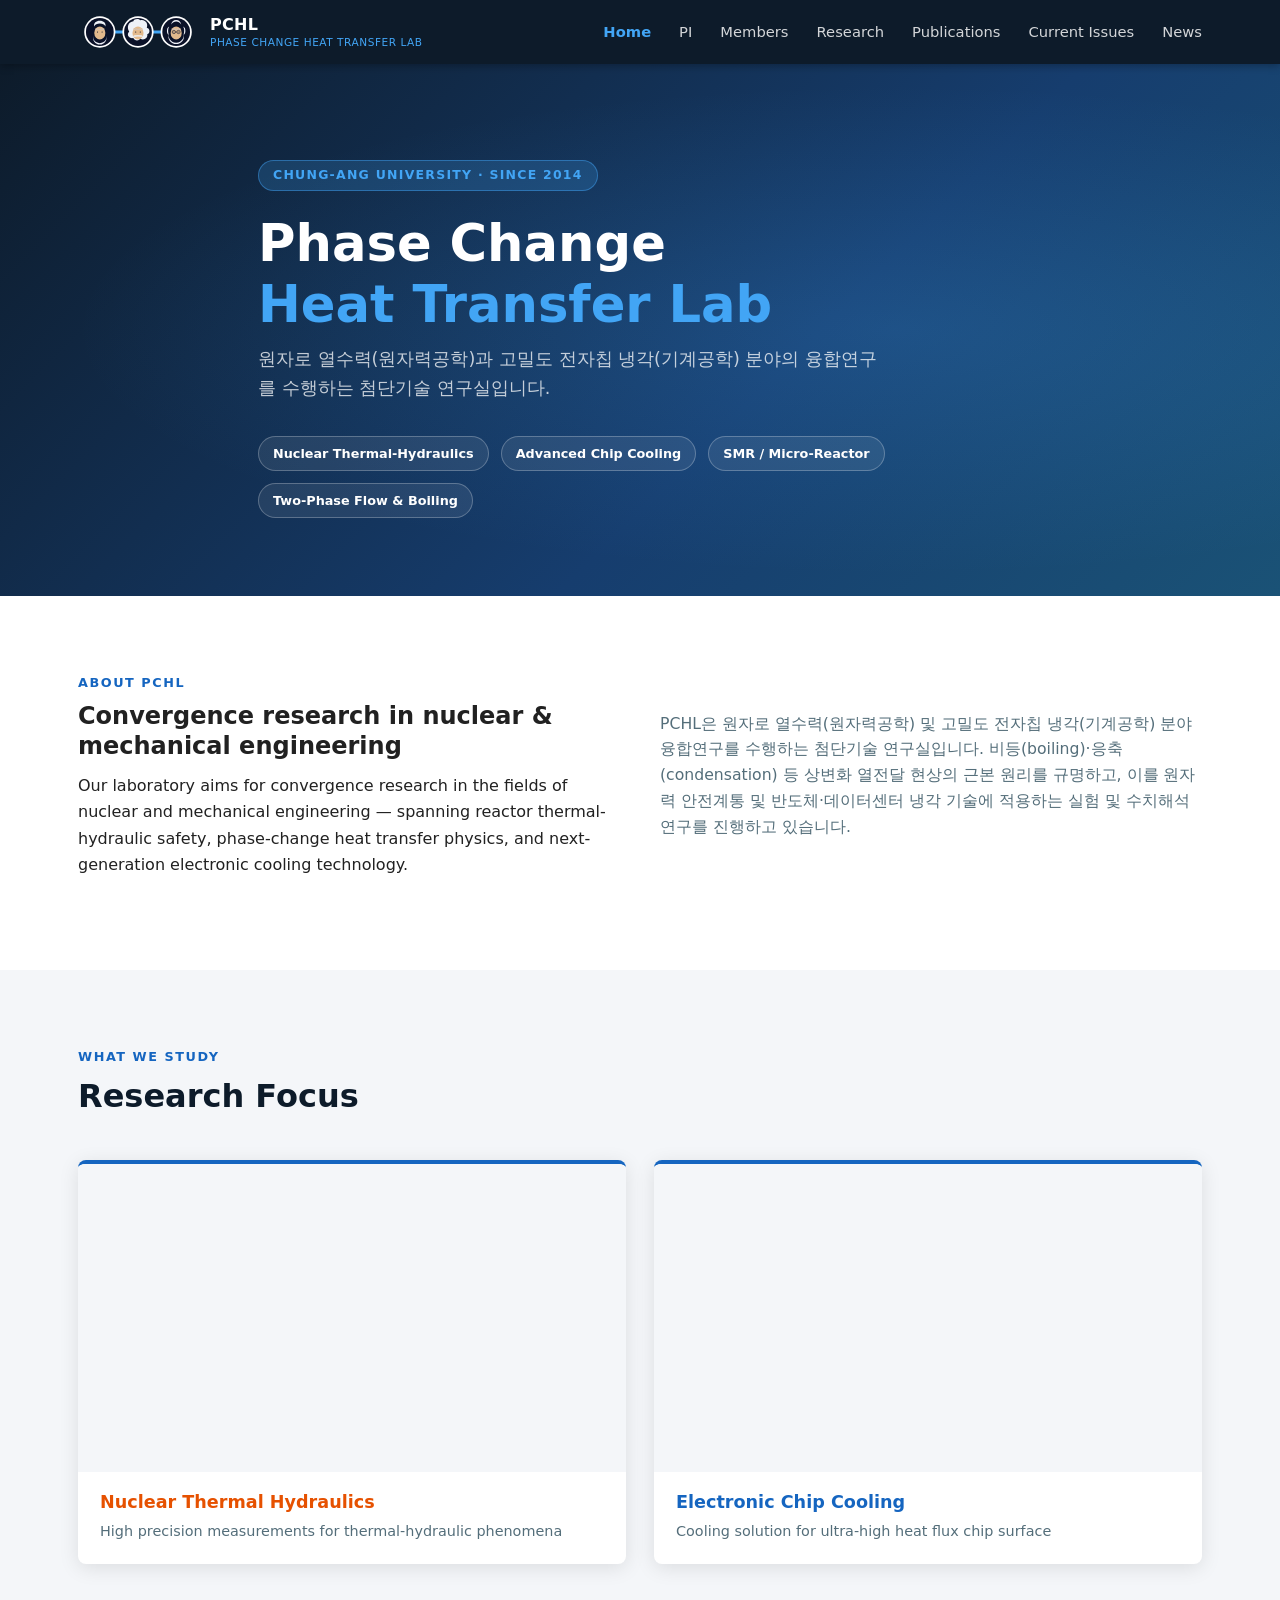
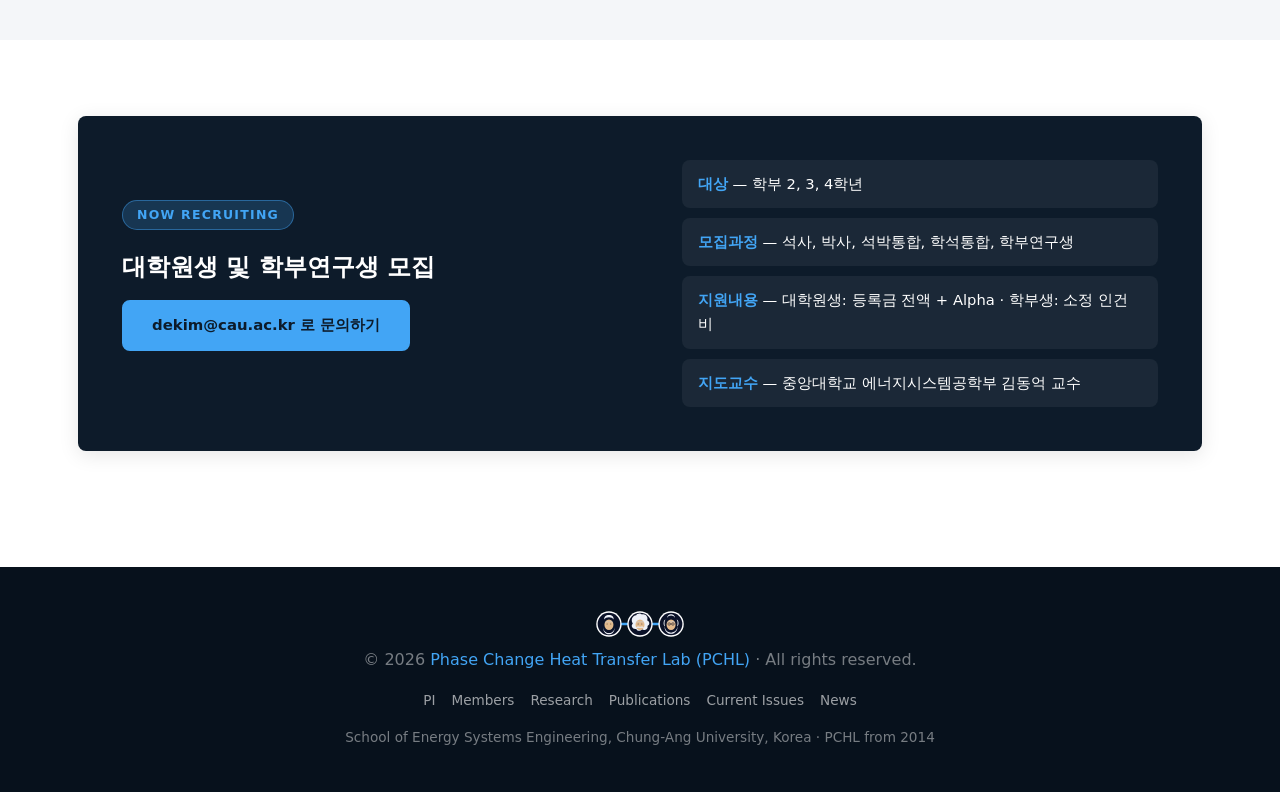
==== index.html @ 4d2e8a7b "Replace Current Issues PDF preview cards with native content Extract key figures, tables, and diagra" ====
<!DOCTYPE html>
<html lang="ko">
<head>
<meta charset="UTF-8" />
<meta name="viewport" content="width=device-width, initial-scale=1.0" />
<title>PCHL — Phase Change Heat Transfer Lab | Chung-Ang University</title>
<meta name="description" content="Phase Change Heat Transfer Lab (PCHL), Chung-Ang University — 원자로 열수력 및 고밀도 전자칩 냉각 분야 융합연구." />
<link rel="icon" href="assets/img/misc/einstein-placeholder.svg" type="image/svg+xml" />
<link rel="stylesheet" href="assets/css/style.css?v=10" />
</head>
<body>
<a class="skip-link" href="#main">본문 바로가기</a>

<header class="site-header">
  <nav class="nav">
    <a class="brand" href="index.html">
      <img src="assets/img/misc/trio-logo.svg?v=2" alt="PCHL 로고 — Maxwell, Einstein, Boltzmann" />
      <span class="brand-text">
        <span class="full">PCHL</span>
        <span class="sub">Phase Change Heat Transfer Lab</span>
      </span>
    </a>
    <button class="nav-toggle" aria-label="메뉴 열기" aria-expanded="false">
      <svg width="20" height="20" viewBox="0 0 20 20" fill="none" stroke="currentColor" stroke-width="2" stroke-linecap="round"><line x1="2" y1="5" x2="18" y2="5"/><line x1="2" y1="10" x2="18" y2="10"/><line x1="2" y1="15" x2="18" y2="15"/></svg>
    </button>
    <ul class="nav-links">
      <li><a href="index.html">Home</a></li>
      <li><a href="pi.html">PI</a></li>
      <li><a href="members.html">Members</a></li>
      <li><a href="research.html">Research</a></li>
      <li><a href="publications.html">Publications</a></li>
      <li><a href="current-issues.html">Current Issues</a></li>
      <li><a href="news.html">News</a></li>
    </ul>
  </nav>
</header>

<main id="main">

  <section class="hero">
    <div class="container">
      <span class="hero-eyebrow">Chung-Ang University · Since 2014</span>
      <h1>Phase Change<br /><span class="accent-text">Heat Transfer Lab</span></h1>
      <p class="lead">
        원자로 열수력(원자력공학)과 고밀도 전자칩 냉각(기계공학) 분야의 융합연구를 수행하는 첨단기술 연구실입니다.
      </p>
      <div class="hero-badges">
        <span class="hero-badge">Nuclear Thermal-Hydraulics</span>
        <span class="hero-badge">Advanced Chip Cooling</span>
        <span class="hero-badge">SMR / Micro-Reactor</span>
        <span class="hero-badge">Two-Phase Flow &amp; Boiling</span>
      </div>
    </div>
  </section>

  <section class="section">
    <div class="container">
      <div class="intro-split">
        <div>
          <span class="section-kicker">About PCHL</span>
          <h2 class="mt-0">Convergence research in nuclear &amp; mechanical engineering</h2>
          <p>
            Our laboratory aims for convergence research in the fields of nuclear and mechanical
            engineering — spanning reactor thermal-hydraulic safety, phase-change heat transfer physics,
            and next-generation electronic cooling technology.
          </p>
        </div>
        <div>
          <p class="lang-kr">
            PCHL은 원자로 열수력(원자력공학) 및 고밀도 전자칩 냉각(기계공학) 분야 융합연구를 수행하는
            첨단기술 연구실입니다. 비등(boiling)·응축(condensation) 등 상변화 열전달 현상의 근본 원리를
            규명하고, 이를 원자력 안전계통 및 반도체·데이터센터 냉각 기술에 적용하는 실험 및 수치해석 연구를
            진행하고 있습니다.
          </p>
        </div>
      </div>
    </div>
  </section>

  <section class="section section-alt">
    <div class="container">
      <div class="section-head">
        <span class="section-kicker">What We Study</span>
        <h2>Research Focus</h2>
      </div>
      <div class="topic-strip">
        <div class="topic-panel">
          <div class="topic-img crossfade">
            <img src="assets/img/research/nuclear-th-1.png" alt="Nuclear Thermal Hydraulics" style="animation-duration:16s; animation-delay:0s;">
            <img src="assets/img/research/nuclear-th-2.png" alt="Nuclear Thermal Hydraulics" style="animation-duration:16s; animation-delay:4s;">
            <img src="assets/img/research/nuclear-th-3.png" alt="Nuclear Thermal Hydraulics" style="animation-duration:16s; animation-delay:8s;">
            <img src="assets/img/research/nuclear-th-4.png" alt="Nuclear Thermal Hydraulics" style="animation-duration:16s; animation-delay:12s;">
          </div>
          <div class="cap red">
            <h3>Nuclear Thermal Hydraulics</h3>
            <p>High precision measurements for thermal-hydraulic phenomena</p>
          </div>
        </div>
        <div class="topic-panel">
          <div class="topic-img crossfade crossfade-2img">
            <img src="assets/img/research/chip-cooling-1.png" alt="Electronic Chip Cooling" style="animation-duration:8s; animation-delay:0s;">
            <img src="assets/img/research/chip-cooling-2.png" alt="Electronic Chip Cooling" style="animation-duration:8s; animation-delay:4s;">
          </div>
          <div class="cap blue">
            <h3>Electronic Chip Cooling</h3>
            <p>Cooling solution for ultra-high heat flux chip surface</p>
          </div>
        </div>
      </div>
    </div>
  </section>

  <section class="section">
    <div class="container">
      <div class="recruit">
        <div>
          <span class="hero-eyebrow">Now Recruiting</span>
          <h2>대학원생 및 학부연구생 모집</h2>
          <p style="margin-top:18px;">
            <a class="btn btn-primary" href="mailto:dekim@cau.ac.kr">dekim@cau.ac.kr 로 문의하기</a>
          </p>
        </div>
        <ul class="recruit-list">
          <li><b>대상</b> — 학부 2, 3, 4학년</li>
          <li><b>모집과정</b> — 석사, 박사, 석박통합, 학석통합, 학부연구생</li>
          <li><b>지원내용</b> — 대학원생: 등록금 전액 + Alpha · 학부생: 소정 인건비</li>
          <li><b>지도교수</b> — 중앙대학교 에너지시스템공학부 김동억 교수</li>
        </ul>
      </div>
    </div>
  </section>

</main>

<footer class="site-footer">
  <div class="container">
    <a class="footer-brand" href="index.html">
      <img src="assets/img/misc/trio-logo.svg?v=2" alt="PCHL 로고 — Maxwell, Einstein, Boltzmann" />
    </a>
    <p>© 2026 <span style="color:var(--sky);">Phase Change Heat Transfer Lab (PCHL)</span> · All rights reserved.</p>
    <nav class="footer-links">
      <a href="pi.html">PI</a>
      <a href="members.html">Members</a>
      <a href="research.html">Research</a>
      <a href="publications.html">Publications</a>
      <a href="current-issues.html">Current Issues</a>
      <a href="news.html">News</a>
    </nav>
    <p class="footer-meta">
      <span>School of Energy Systems Engineering, Chung-Ang University, Korea</span>
      <span>PCHL from 2014</span>
    </p>
  </div>
</footer>
<script src="assets/js/main.js?v=6"></script>
</body>
</html>
---- assets/css/style.css ----
/* ===========================================================
   PCHL — Phase Change Heat Transfer Lab
   Shared stylesheet (navy / sky-blue card style)
   =========================================================== */

:root {
  --navy: #0d1b2a;
  --navy-2: #163d6e;
  --blue: #1565c0;
  --sky: #42a5f5;
  --accent: #e65100;
  --light: #f4f6f9;
  --white: #ffffff;
  --text: #212121;
  --muted: #546e7a;
  --border: #e3e7ec;
  --radius: 8px;
  --shadow: 0 4px 20px rgba(0, 0, 0, 0.1);
  --shadow-hover: 0 8px 30px rgba(0, 0, 0, 0.13);
  --maxw: 1180px;
  --font-sans: "Segoe UI", system-ui, "Pretendard Variable", Pretendard, -apple-system, BlinkMacSystemFont, Roboto,
    "Noto Sans KR", "Malgun Gothic", sans-serif;
}

* { box-sizing: border-box; }
html { scroll-behavior: smooth; overflow-x: hidden; }

body {
  margin: 0;
  font-family: var(--font-sans);
  color: var(--text);
  background: var(--white);
  line-height: 1.65;
  overflow-x: hidden;
}

img { max-width: 100%; display: block; }
a { color: var(--blue); text-decoration: none; }
a:hover { text-decoration: underline; }
h1, h2, h3, h4 { line-height: 1.25; margin: 0 0 0.5em; font-weight: 800; }
p { margin: 0 0 1em; }
.container { max-width: var(--maxw); margin: 0 auto; padding: 0 28px; }

/* ---------- Skip link ---------- */
.skip-link {
  position: absolute; left: -9999px; top: 0;
  background: var(--sky); color: var(--navy); padding: 10px 16px; z-index: 200; border-radius: 0 0 8px 0;
}
.skip-link:focus { left: 0; }

/* ---------- Header / Nav ---------- */
.site-header {
  position: sticky; top: 0; z-index: 100;
  background: var(--navy);
  box-shadow: 0 2px 8px rgba(0, 0, 0, 0.3);
}
.nav {
  display: flex; align-items: center; justify-content: space-between;
  max-width: var(--maxw); margin: 0 auto; padding: 0 28px; height: 64px; gap: 20px;
}
.brand { display: flex; align-items: center; gap: 12px; text-decoration: none; color: var(--white); min-width: 0; overflow: hidden; }
.brand:hover { text-decoration: none; }
.brand img {
  width: 120px; height: 42px; object-fit: contain; flex-shrink: 0;
}
.brand-text { display: flex; flex-direction: column; line-height: 1.15; min-width: 0; }
.brand-text .full { font-size: 1rem; font-weight: 600; letter-spacing: 0.02em; white-space: nowrap; overflow: hidden; text-overflow: ellipsis; }
.brand-text .sub { font-size: 0.66rem; color: var(--sky); letter-spacing: 0.05em; text-transform: uppercase; margin-top: 1px; white-space: nowrap; overflow: hidden; text-overflow: ellipsis; }

.nav-links { display: flex; gap: 28px; list-style: none; margin: 0; padding: 0; align-items: center; }
.nav-links a {
  color: rgba(255, 255, 255, 0.82); font-size: 0.92rem; font-weight: 500; text-decoration: none; transition: color 0.2s;
}
.nav-links a:hover { color: var(--sky); text-decoration: none; }
.nav-links a[aria-current="page"] { color: var(--sky); font-weight: 700; }

.nav-toggle {
  display: none; background: transparent; border: 1px solid rgba(255, 255, 255, 0.3);
  border-radius: 6px; width: 40px; height: 36px; color: var(--white); cursor: pointer; flex-shrink: 0;
}
.nav-toggle svg { pointer-events: none; }

@media (max-width: 860px) {
  .nav-toggle { display: inline-flex; align-items: center; justify-content: center; }
  .nav-links {
    position: absolute; top: 100%; left: 0; right: 0; flex-direction: column; align-items: flex-start;
    background: var(--navy); padding: 10px 20px 18px; gap: 2px; display: none;
    box-shadow: 0 6px 12px rgba(0, 0, 0, 0.25);
  }
  .nav-links.open { display: flex; }
  .nav-links a { display: block; width: 100%; padding: 12px 4px; border-bottom: 1px solid rgba(255, 255, 255, 0.08); }
}

/* ---------- Hero ---------- */
.hero {
  background: linear-gradient(135deg, var(--navy) 0%, var(--navy-2) 60%, #1a5276 100%);
  color: var(--white); padding: 96px 0 78px; position: relative; overflow: hidden;
}
.hero.hero-compact { padding: 70px 0 56px; }
.hero::before {
  content: ""; position: absolute; inset: 0;
  background: radial-gradient(ellipse at 70% 50%, rgba(66, 165, 245, 0.18) 0%, transparent 65%);
}
.hero .container { position: relative; z-index: 2; max-width: 820px; }
.hero-eyebrow {
  display: inline-block; background: rgba(66, 165, 245, 0.2); border: 1px solid rgba(66, 165, 245, 0.45);
  color: var(--sky); font-size: 0.78rem; font-weight: 700; letter-spacing: 0.1em; text-transform: uppercase;
  padding: 4px 14px; border-radius: 20px; margin-bottom: 22px;
}
.hero h1 { font-size: clamp(2rem, 4.4vw, 3.2rem); font-weight: 800; line-height: 1.2; margin-bottom: 10px; max-width: 18ch; }
.hero h1 .accent-text { color: var(--sky); }
.hero p.lead { font-size: 1.1rem; color: rgba(255, 255, 255, 0.75); margin-bottom: 0; max-width: 620px; }
.hero-badges { display: flex; flex-wrap: wrap; gap: 12px; margin-top: 32px; }
.hero-badge {
  display: inline-block; background: rgba(255, 255, 255, 0.08); border: 1px solid rgba(255, 255, 255, 0.25);
  color: var(--white); padding: 6px 14px; border-radius: 20px; font-size: 0.8rem; font-weight: 600;
}

/* ---------- Sections ---------- */
.section { padding: 76px 0; }
.section-alt { background: var(--light); }
.section-head { max-width: 680px; margin-bottom: 44px; }
.section-kicker {
  font-size: 0.8rem; font-weight: 700; letter-spacing: 0.12em; text-transform: uppercase; color: var(--blue);
  margin-bottom: 8px; display: block;
}
.section-head h2 { font-size: clamp(1.5rem, 3vw, 2rem); color: var(--navy); margin-bottom: 12px; }
.section-head p { color: var(--muted); }

/* ---------- Grids ---------- */
.grid-2 { display: grid; grid-template-columns: repeat(2, minmax(0, 1fr)); gap: 24px; }
.grid-3 { display: grid; grid-template-columns: repeat(3, minmax(0, 1fr)); gap: 24px; }
.grid-4 { display: grid; grid-template-columns: repeat(4, minmax(0, 1fr)); gap: 24px; }
@media (max-width: 980px) { .grid-3, .grid-4 { grid-template-columns: repeat(2, minmax(0, 1fr)); } }
@media (max-width: 620px) { .grid-2, .grid-3, .grid-4 { grid-template-columns: minmax(0, 1fr); } }
.grid-2 > *, .grid-3 > *, .grid-4 > *, .topic-strip > *, .pi-layout > *, .intro-split > * { min-width: 0; }

/* ---------- Card (Research topics etc.) ---------- */
.card {
  background: var(--white); border-radius: var(--radius); box-shadow: var(--shadow);
  border-top: 4px solid var(--blue); overflow: hidden; transition: transform 0.2s, box-shadow 0.2s;
}
.card:hover { transform: translateY(-4px); box-shadow: var(--shadow-hover); }
.card-media { aspect-ratio: 16/10; background: var(--light); display: flex; align-items: center; justify-content: center; overflow: hidden; }
.card-media img { width: 100%; height: 100%; object-fit: contain; background: var(--white); }
.card-media.cover img { object-fit: cover; }
.card-media.placeholder { color: var(--muted); font-size: 0.86rem; font-weight: 600; flex-direction: column; gap: 6px; }
.card-media.placeholder .icon { font-size: 2rem; }
.card-body { padding: 30px 26px 28px; }
.card-icon { font-size: 2.2rem; margin-bottom: 14px; }
.card-body h3 { font-size: 1.05rem; font-weight: 700; color: var(--navy); margin-bottom: 10px; }
.card-body p { color: var(--muted); font-size: 0.93rem; margin-bottom: 0; }
.card-tag {
  display: inline-block; font-size: 0.72rem; font-weight: 700; letter-spacing: 0.06em; text-transform: uppercase;
  color: var(--blue); margin-bottom: 10px;
}
.placeholder-text { color: var(--muted) !important; font-style: italic; }

/* ---------- Buttons ---------- */
.btn {
  display: inline-block; padding: 11px 28px; border-radius: var(--radius); font-weight: 600; font-size: 0.93rem;
  transition: opacity 0.2s, transform 0.15s; cursor: pointer; text-decoration: none; border: 2px solid transparent;
}
.btn:hover { opacity: 0.88; transform: translateY(-2px); text-decoration: none; }
.btn-primary { background: var(--sky); color: var(--navy); border-color: var(--sky); }
.btn-outline { border-color: rgba(255, 255, 255, 0.55); color: var(--white); }
.btn-outline-dark { border-color: var(--border); color: var(--navy); }

/* ---------- Person cards (Members / PI) ---------- */
.person-card {
  background: var(--white); border-radius: var(--radius); box-shadow: var(--shadow); text-align: center;
  padding: 30px 20px 24px; transition: transform 0.2s;
}
.person-card:hover { transform: translateY(-4px); }
.person-photo {
  width: 96px; height: 96px; border-radius: 50%; overflow: hidden; margin: 0 auto 16px;
  background: linear-gradient(135deg, var(--sky), var(--blue));
}
.person-photo img { width: 100%; height: 100%; object-fit: cover; }
.person-photo.placeholder { display: flex; align-items: center; justify-content: center; color: var(--white); font-size: 1.6rem; font-weight: 700; }
.person-body { padding: 0; }
.person-body h3 { font-size: 1rem; font-weight: 700; color: var(--navy); margin-bottom: 4px; }
.person-role { font-size: 0.82rem; color: var(--blue); font-weight: 600; margin-bottom: 10px; }
.person-tags { display: flex; flex-wrap: wrap; justify-content: center; gap: 6px; margin-bottom: 12px; }
.person-tags span { font-size: 0.72rem; background: var(--light); color: var(--muted); padding: 3px 10px; border-radius: 20px; }
.person-body .email { font-size: 0.84rem; color: var(--muted); word-break: break-all; }
.person-body .email a { color: var(--blue); }

/* ---------- PI profile ---------- */
.pi-layout { display: grid; grid-template-columns: 260px 1fr; gap: 48px; align-items: start; }
@media (max-width: 820px) { .pi-layout { grid-template-columns: 1fr; } }
.pi-photo {
  border-radius: 50%; overflow: hidden; box-shadow: var(--shadow); aspect-ratio: 1/1; width: 220px; margin: 0 auto;
  background: linear-gradient(135deg, var(--sky), var(--blue)); display: flex; align-items: center; justify-content: center; color: var(--white);
}
.pi-photo img { width: 100%; height: 100%; object-fit: cover; }
.pi-photo .initials { font-size: 3rem; font-weight: 800; }
.pi-name { font-size: 1.7rem; color: var(--navy); margin-bottom: 2px; text-align: center; }
@media (min-width: 821px) { .pi-name { text-align: left; } }
.pi-title { color: var(--muted); margin-bottom: 22px; font-size: 1rem; text-align: center; }
@media (min-width: 821px) { .pi-title { text-align: left; } }

.contact-row { display: flex; gap: 14px; align-items: flex-start; margin-bottom: 16px; }
.contact-row .contact-icon { font-size: 1.3rem; margin-top: 2px; flex-shrink: 0; }
.contact-row h5 { font-size: 0.78rem; color: var(--muted); font-weight: 700; margin-bottom: 2px; text-transform: uppercase; letter-spacing: 0.06em; }
.contact-row p { font-size: 0.95rem; color: var(--text); margin-bottom: 0; }
.contact-row a { color: var(--blue); }
.pi-contact-row { display: flex; flex-direction: column; gap: 4px; margin-bottom: 28px; }

.timeline { list-style: none; margin: 0; padding: 0; display: flex; flex-direction: column; gap: 14px; }
.timeline li {
  padding: 18px 22px; background: var(--white); border-left: 4px solid var(--sky); border-radius: 0 var(--radius) var(--radius) 0;
  box-shadow: var(--shadow); font-size: 0.95rem; color: var(--text);
}
.timeline .yr { display: block; font-weight: 700; color: var(--blue); font-size: 0.8rem; text-transform: uppercase; letter-spacing: 0.04em; margin-bottom: 4px; }

.subhead { font-size: 1.15rem; color: var(--navy); margin: 0 0 16px; padding-top: 34px; }
.subhead:first-of-type { padding-top: 0; }

/* ---------- Publications ---------- */
.pub-year { font-size: 1.3rem; font-weight: 800; color: var(--navy); margin: 42px 0 16px; }
.pub-year:first-of-type { margin-top: 0; }
.pub-list { list-style: none; margin: 0 0 6px; padding: 0; display: flex; flex-direction: column; gap: 14px; }
.pub-item {
  padding: 20px 24px; background: var(--white); border-left: 4px solid var(--sky); border-radius: 0 var(--radius) var(--radius) 0;
  box-shadow: var(--shadow); font-size: 0.94rem; color: var(--text);
}
.pub-item .pi-name-mark { font-weight: 700; color: var(--navy); }
.pub-item .journal { font-weight: 600; color: var(--blue); }
.pub-item .badge {
  display: inline-block; margin-left: 6px; font-size: 0.7rem; font-weight: 700; letter-spacing: 0.03em; text-transform: uppercase;
  color: #2e7d32; background: #e8f5e9; padding: 2px 9px; border-radius: 20px; vertical-align: 1px;
}
.pub-jump { display: flex; flex-wrap: wrap; gap: 8px; margin-bottom: 6px; }
.pub-jump a {
  border: 1px solid var(--border); padding: 6px 14px; border-radius: 20px; text-decoration: none; font-size: 0.86rem;
  font-weight: 600; color: var(--muted);
}
.pub-jump a:hover { background: var(--light); text-decoration: none; }

/* ---------- Current issues (news-item style) ---------- */
.issue-card { padding: 32px 0; border-bottom: 1px solid var(--border); }
.issue-card:last-child { border-bottom: none; }
.issue-card h3 { font-size: 1.15rem; font-weight: 700; color: var(--navy); margin-bottom: 4px; }
.issue-meta { font-size: 0.78rem; color: var(--muted); margin-bottom: 6px; font-weight: 600; letter-spacing: 0.03em; text-transform: uppercase; }
.issue-body > ul { margin: 10px 0 0; padding-left: 20px; color: var(--muted); font-size: 0.93rem; }
.issue-body > ul li { margin-bottom: 6px; }

.status-pill {
  display: inline-block; font-size: 0.72rem; font-weight: 700; letter-spacing: 0.04em; text-transform: uppercase;
  padding: 2px 10px; border-radius: 20px; margin-bottom: 6px;
}
.status-open { background: #fff8e1; color: #e65100; }
.status-progress { background: #e3f2fd; color: #1565c0; }
.status-done { background: #e8f5e9; color: #2e7d32; }

.notice-box {
  border: 1px dashed var(--border); background: var(--light); border-radius: var(--radius);
  padding: 18px 22px; font-size: 0.92rem; color: var(--muted); margin-top: 20px;
}

/* -- issue detail content (extracted from source PDFs) -- */
.issue-detail { margin-top: 20px; }
.detail-caption { font-size: 0.86rem; color: var(--muted); margin-bottom: 18px; }
.detail-subhead { font-size: 0.88rem; font-weight: 700; color: var(--navy); margin: 22px 0 10px; }
.detail-list { margin: 0; padding-left: 20px; color: var(--muted); font-size: 0.9rem; }
.detail-list li { margin-bottom: 6px; }
.detail-source { font-size: 0.78rem; color: var(--muted); font-style: italic; margin-top: 10px; }

.stat-mini-grid { margin-bottom: 20px; }
.stat-box { background: var(--light); border: 1px solid var(--border); border-radius: var(--radius); padding: 14px 16px; text-align: center; }
.stat-num { font-size: 1.3rem; font-weight: 800; color: var(--navy); }
.stat-label { font-size: 0.72rem; color: var(--muted); text-transform: uppercase; letter-spacing: 0.03em; margin-top: 2px; }
.stat-sub { font-size: 0.72rem; color: var(--muted); margin-top: 4px; }

.spec-columns { display: grid; grid-template-columns: 1fr 1fr; gap: 20px; margin-bottom: 20px; align-items: start; }
.spec-columns-2 { display: grid; grid-template-columns: 1fr 1fr; gap: 28px; margin-top: 10px; }
@media (max-width: 780px) { .spec-columns, .spec-columns-2 { grid-template-columns: 1fr; } }

.spec-highlight { background: var(--navy); color: #fff; border-radius: var(--radius); padding: 20px 22px; margin-bottom: 20px; }
.spec-highlight-tag { display: inline-block; font-size: 0.7rem; font-weight: 700; text-transform: uppercase; letter-spacing: 0.04em; background: rgba(255,255,255,0.12); padding: 3px 10px; border-radius: 20px; margin-bottom: 10px; }
.spec-highlight-value { font-size: 1.7rem; font-weight: 800; }
.spec-highlight-sub { font-size: 0.78rem; color: rgba(255,255,255,0.65); margin-bottom: 12px; }
.spec-columns .spec-highlight { margin-bottom: 0; }
.spec-dl { margin: 0; }
.spec-dl > div { display: flex; justify-content: space-between; gap: 12px; padding: 7px 0; border-top: 1px solid rgba(255,255,255,0.15); font-size: 0.85rem; }
.spec-dl dt { color: rgba(255,255,255,0.6); font-weight: 400; }
.spec-dl dd { margin: 0; font-weight: 700; text-align: right; }
.spec-footnote { font-size: 0.72rem; color: rgba(255,255,255,0.55); margin: 10px 0 0; }

.spec-side { display: flex; flex-direction: column; gap: 14px; }
.wiring-diagram { background: var(--light); border: 1px solid var(--border); border-radius: var(--radius); padding: 16px 18px; display: flex; flex-direction: column; gap: 10px; }
.wiring-row { display: flex; align-items: center; gap: 8px; font-size: 0.78rem; }
.wiring-node { background: var(--navy-2); color: #fff; border-radius: 6px; padding: 8px 10px; text-align: center; flex: 0 0 30%; font-weight: 600; line-height: 1.3; }
.wiring-arrow { flex: 1; text-align: center; color: var(--muted); font-size: 0.7rem; white-space: nowrap; }

.callout-box { border: 1px solid var(--border); border-radius: var(--radius); padding: 14px 18px; background: var(--white); }
.callout-title { font-size: 0.78rem; font-weight: 700; color: var(--navy); margin-bottom: 4px; }
.callout-value { font-size: 1.4rem; font-weight: 800; color: var(--accent); }
.callout-sub { font-size: 0.76rem; color: var(--muted); margin-top: 2px; }

.data-table { width: 100%; border-collapse: collapse; font-size: 0.84rem; }
.data-table th, .data-table td { padding: 9px 10px; text-align: center; border-bottom: 1px solid var(--border); }
.data-table thead th { background: var(--navy); color: #fff; font-weight: 700; }
.data-table td:first-child, .data-table th:first-child { text-align: left; }
.data-table tr.best { background: #e8f5e9; font-weight: 700; }
.data-table td.warn { color: #c62828; font-weight: 700; }
.data-table-wrap { overflow-x: auto; }

.step-list { list-style: none; margin: 0; padding: 0; display: flex; flex-direction: column; gap: 12px; }
.step-list li { display: flex; gap: 12px; align-items: flex-start; }
.step-num {
  flex: 0 0 24px; height: 24px; border-radius: 50%; background: var(--accent); color: #fff;
  display: flex; align-items: center; justify-content: center; font-size: 0.76rem; font-weight: 700;
}
.step-list strong { display: block; font-size: 0.88rem; color: var(--navy); margin-bottom: 2px; }
.step-list p { margin: 0; font-size: 0.82rem; color: var(--muted); }

.pipe-diagram {
  position: relative; width: 100%; max-width: 260px; aspect-ratio: 1; margin: 0 auto 12px;
  border: 1px dashed var(--border); border-radius: 50%;
}
.pipe-diagram .plume {
  position: absolute; left: 50%; top: 6%; width: 22%; height: 46%; transform: translateX(-50%);
  background: linear-gradient(to top, rgba(230,81,0,0.28), rgba(230,81,0,0.04));
  border-radius: 50% 50% 50% 50% / 60% 60% 40% 40%;
}
.pipe-center {
  position: absolute; left: 50%; top: 50%; transform: translate(-50%, -50%);
  width: 30%; height: 30%; border-radius: 50%; background: var(--accent); color: #fff;
  display: flex; align-items: center; justify-content: center; text-align: center;
  font-size: 0.7rem; font-weight: 700; line-height: 1.2;
}
.sensor-node {
  position: absolute; background: var(--navy-2); color: #fff; font-size: 0.66rem; font-weight: 700;
  padding: 4px 7px; border-radius: 5px; white-space: nowrap;
}
.sensor-45 { top: 12%; right: 2%; }
.sensor-135 { top: 12%; left: 2%; }
.sensor-225 { bottom: 12%; left: 2%; }
.sensor-315 { bottom: 12%; right: 2%; }
.pipe-radius-label { display: block; text-align: center; font-size: 0.72rem; color: var(--muted); }

.analysis-list { display: flex; flex-direction: column; gap: 14px; }
.analysis-item { background: var(--light); border: 1px solid var(--border); border-radius: var(--radius); padding: 12px 16px; }
.analysis-title { font-size: 0.86rem; font-weight: 700; color: var(--navy); margin-bottom: 4px; }
.analysis-item p { margin: 0; font-size: 0.82rem; color: var(--muted); }

.conclusion-box { background: #e8f5e9; border: 1px solid #a5d6a7; border-radius: var(--radius); padding: 14px 20px; font-size: 0.88rem; color: #1b5e20; margin-top: 20px; }
.conclusion-note { display: block; font-size: 0.76rem; color: #2e7d32; margin-top: 4px; }

.team-grid { margin-top: 18px; }
.team-card { border-radius: var(--radius); padding: 18px 20px; border-left: 4px solid; }
.team-card h4 { font-size: 0.92rem; color: var(--navy); margin-bottom: 8px; }
.team-card ul { margin: 0 0 10px; padding-left: 18px; font-size: 0.82rem; color: var(--muted); }
.team-card ul li { margin-bottom: 5px; }
.team-sched { font-size: 0.74rem; color: var(--muted); margin: 0; padding-top: 8px; border-top: 1px dashed var(--border); }
.team-green { background: #e8f5e9; border-left-color: #2e7d32; }
.team-blue { background: #e3f2fd; border-left-color: #1565c0; }
.team-orange { background: #fff8e1; border-left-color: #e65100; }
.team-flow-note { font-size: 0.78rem; color: var(--muted); margin-top: 14px; }

/* ---------- News ---------- */
.news-gallery { display: grid; grid-template-columns: repeat(3, 1fr); gap: 20px; }
@media (max-width: 720px) { .news-gallery { grid-template-columns: 1fr 1fr; } }
.news-gallery figure {
  margin: 0; border-radius: var(--radius); overflow: hidden; background: var(--white); box-shadow: var(--shadow);
}
.news-gallery img { aspect-ratio: 4/3; object-fit: cover; width: 100%; }
.news-gallery figcaption { padding: 10px 14px; font-size: 0.82rem; color: var(--muted); font-weight: 600; }
.calendar-wrap { border-radius: var(--radius); overflow: hidden; box-shadow: var(--shadow); }
.calendar-wrap iframe { width: 100%; height: 560px; border: 0; display: block; }

/* ---------- Recruit box ---------- */
.recruit {
  background: var(--navy); color: var(--white); border-radius: var(--radius); padding: 44px;
  display: grid; grid-template-columns: 1.1fr 1fr; gap: 36px; align-items: center; box-shadow: var(--shadow);
}
@media (max-width: 780px) { .recruit { grid-template-columns: 1fr; padding: 32px 26px; } }
.recruit h2 { font-size: 1.5rem; margin-bottom: 12px; color: var(--white); }
.recruit p { color: rgba(255, 255, 255, 0.7); }
.recruit-list { list-style: none; margin: 0; padding: 0; display: flex; flex-direction: column; gap: 10px; }
.recruit-list li { background: rgba(255, 255, 255, 0.06); border-radius: var(--radius); padding: 12px 16px; font-size: 0.92rem; }
.recruit-list b { color: var(--sky); font-weight: 700; }

/* ---------- Two-col intro (Home) ---------- */
.intro-split { display: grid; grid-template-columns: 1fr 1fr; gap: 40px; align-items: center; }
@media (max-width: 820px) { .intro-split { grid-template-columns: 1fr; } }
.intro-split .lang-kr { color: var(--muted); font-size: 0.98rem; }

.topic-strip { display: grid; grid-template-columns: repeat(2, minmax(0, 1fr)); gap: 28px; }
@media (max-width: 820px) { .topic-strip { grid-template-columns: 1fr; } }
.topic-panel { border-radius: var(--radius); overflow: hidden; box-shadow: var(--shadow); background: var(--white); border-top: 4px solid var(--blue); }
.topic-panel .cap { padding: 20px 22px; }
.topic-panel .cap h3 { font-size: 1.1rem; margin-bottom: 6px; color: var(--navy); }
.topic-panel .cap p { color: var(--muted); font-size: 0.9rem; margin-bottom: 0; }
.topic-panel .cap.red h3 { color: var(--accent); }
.topic-panel .cap.blue h3 { color: var(--blue); }
.topic-img { background: var(--light); aspect-ratio: 16/9; position: relative; overflow: hidden; }
.topic-img img { width: 100%; height: 100%; object-fit: contain; display: block; }
.topic-img.placeholder {
  display: flex; flex-direction: column; align-items: center; justify-content: center; gap: 6px;
  color: var(--muted); font-size: 0.86rem; font-weight: 600;
}
.topic-img.placeholder .icon { font-size: 2.2rem; }

.topic-img.crossfade img {
  position: absolute; inset: 0;
  opacity: 0;
  animation-name: crossfade-cycle;
  animation-timing-function: ease-in-out;
  animation-iteration-count: infinite;
}
.topic-img.crossfade.crossfade-2img img { animation-name: crossfade-cycle-2img; }
@keyframes crossfade-cycle {
  0% { opacity: 0; }
  12.5% { opacity: 1; }
  25% { opacity: 1; }
  37.5% { opacity: 0; }
  100% { opacity: 0; }
}
/* Wider active window for 2-image galleries: with only 2 slots, the 4-slot
   percentages above leave a blank gap between fades, so this variant keeps
   each image visible long enough for the next one to overlap it. */
@keyframes crossfade-cycle-2img {
  0% { opacity: 0; }
  25% { opacity: 1; }
  50% { opacity: 1; }
  75% { opacity: 0; }
  100% { opacity: 0; }
}

/* ---------- Footer ---------- */
.site-footer { background: #07111c; color: rgba(255, 255, 255, 0.45); text-align: center; padding: 40px 0 30px; margin-top: 40px; }
.footer-grid { display: flex; flex-direction: column; align-items: center; gap: 10px; padding-bottom: 18px; }
.footer-brand {
  width: 96px; height: 34px; margin: 0 auto 6px; display: block;
}
.footer-brand img { width: 100%; height: 100%; object-fit: contain; }
.footer-links { display: flex; gap: 16px; flex-wrap: wrap; justify-content: center; }
.footer-links a { color: rgba(255, 255, 255, 0.6); text-decoration: none; font-size: 0.85rem; }
.footer-links a:hover { color: var(--sky); }
.footer-meta { font-size: 0.85rem; margin-top: 14px; }
.footer-meta span:first-child::after { content: " · "; }

/* ---------- Utilities ---------- */
.mt-0 { margin-top: 0; }
.text-center { text-align: center; }
.stack { display: flex; flex-direction: column; gap: 10px; }
.divider { height: 1px; background: var(--border); margin: 48px 0; border: 0; }
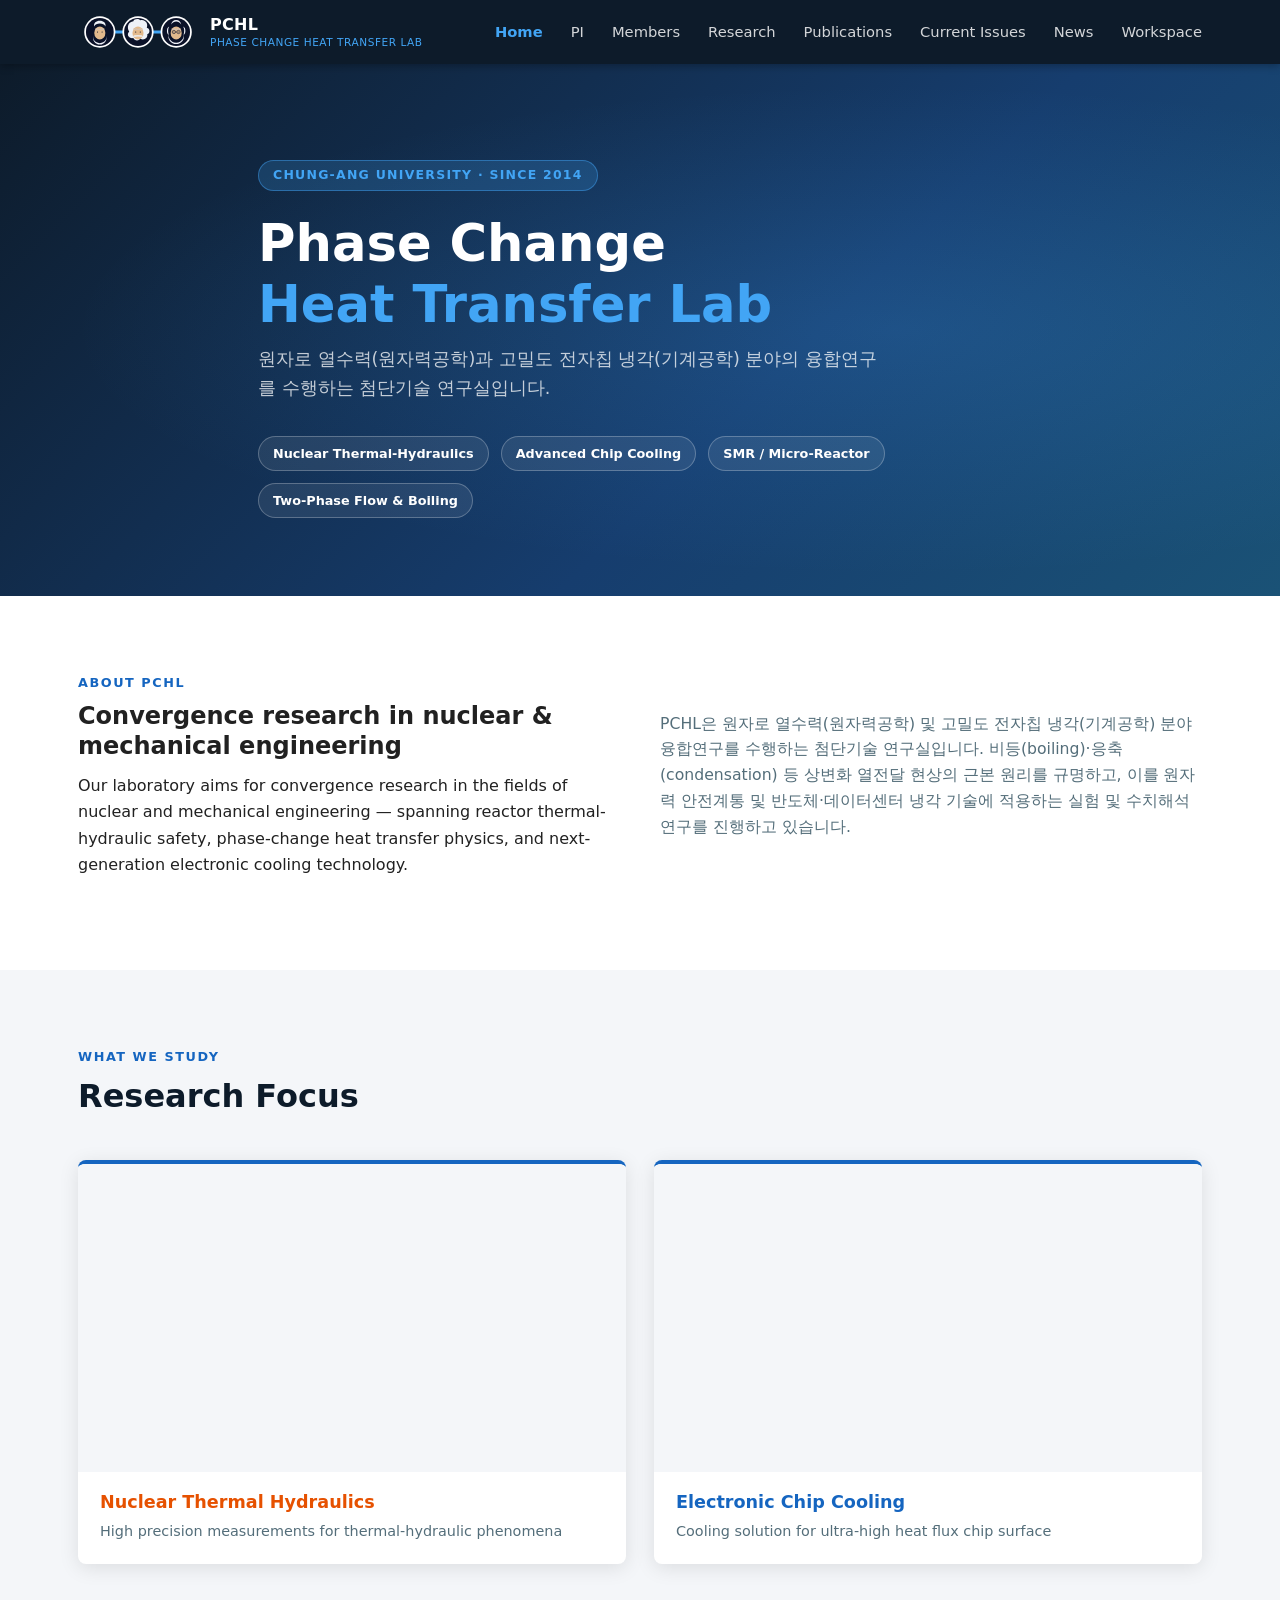
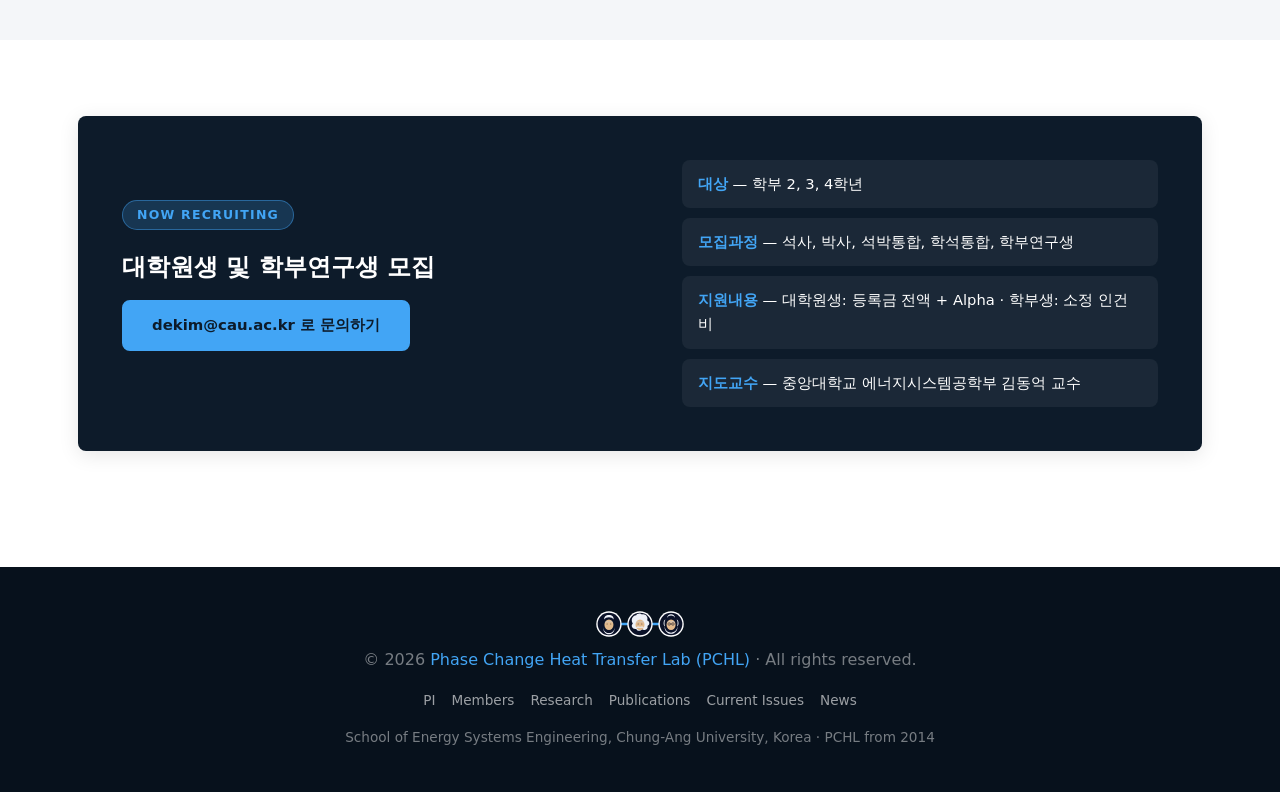
==== commit ac19865b: "Add Workspace nav link to internal lab GitHub workspace Links to the new private pchl-workspace repo" ====
--- a/index.html
+++ b/index.html
@@ -31,6 +31,7 @@
       <li><a href="publications.html">Publications</a></li>
       <li><a href="current-issues.html">Current Issues</a></li>
       <li><a href="news.html">News</a></li>
+      <li><a href="https://github.com/dekim79/pchl-workspace" target="_blank" rel="noopener">Workspace</a></li>
     </ul>
   </nav>
 </header>
